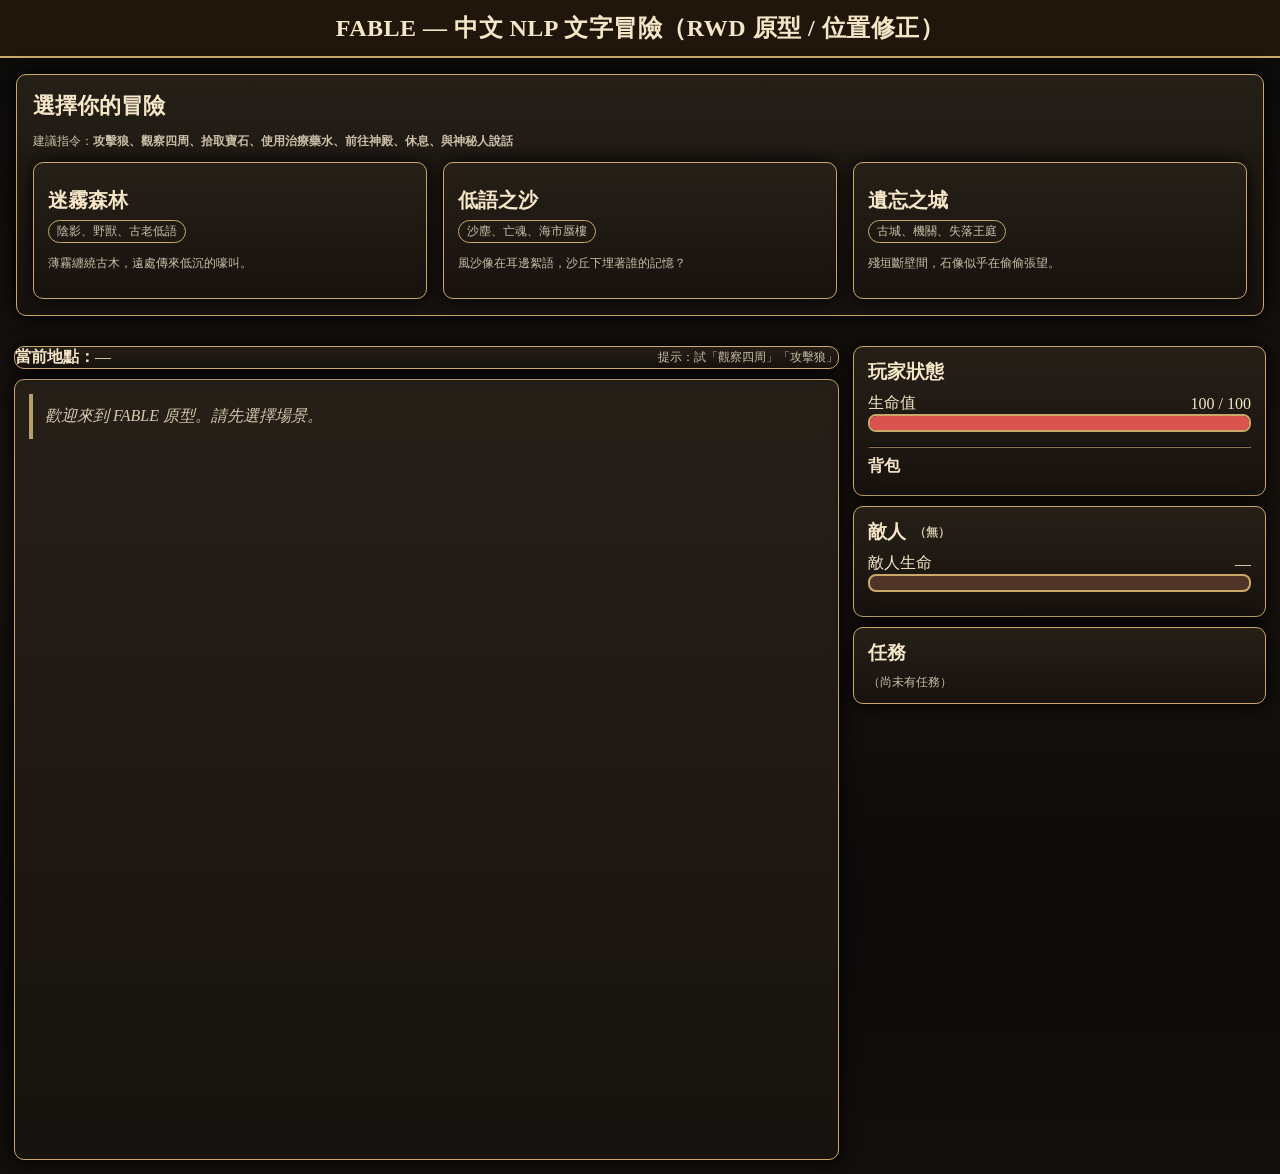
==== useful_info/index.html @ 22360849 "init commit" ====
<!DOCTYPE html>
<html lang="zh-Hant">
<head>
<meta charset="UTF-8" />
<title>FABLE — 中文 NLP 冒險（RWD 原型 / 位置修正）</title>
<meta name="viewport" content="width=device-width, initial-scale=1, viewport-fit=cover" />
<style>
  :root{
    --bg:#0c0b0a; --panel:#1f1a14; --panel2:#262018; --gold:#c9a86a;
    --text:#f5e6c8; --muted:#cbbfa8; --accent:#d2b57c; --danger:#d9534f; --ok:#4cd964;
    --header-h:58px; --input-h:72px;
  }
  *{box-sizing:border-box}
  html,body{height:100%}
  body{
    margin:0; font-family:"Noto Serif TC","PingFang TC","Microsoft JhengHei",serif;
    background:linear-gradient(180deg,#0c0b0a,#17120e 60%,#0c0b0a);
    color:var(--text);
    min-height:100dvh;
  }
  header{
    background:#20160c; border-bottom:2px solid var(--gold);
    padding:12px 16px; text-align:center; font-weight:700;
    font-size:clamp(18px,2.2vw,24px); letter-spacing:.5px;
  }

  .page{padding:16px}
  .panel{
    background:linear-gradient(180deg,rgba(38,32,24,.95),rgba(23,18,14,.95));
    border:1px solid var(--gold); border-radius:10px; box-shadow:0 0 18px #000;
  }
  .small{font-size:12px; color:var(--muted)}

  /* Scenario Picker */
  #scenario-screen .grid{
    display:grid; gap:16px; grid-template-columns:repeat(3,minmax(220px,1fr));
  }
  .card{cursor:pointer; padding:14px; transition:.2s; border-radius:10px}
  .card:hover{transform:translateY(-3px); box-shadow:0 6px 20px rgba(0,0,0,.45)}
  .card h3{margin:10px 0 6px; font-size:clamp(16px,2vw,20px)}
  .tag{display:inline-block; padding:2px 8px; border:1px solid var(--gold);
       border-radius:999px; font-size:12px; color:var(--muted)}

  /* Game Layout */
  #game-screen{
    display:none; /* 初始完全隱藏，未選場景不顯示 */
    min-height:calc(100dvh - var(--header-h));
    gap:14px; padding:14px;
    display:grid; grid-template-columns:2fr 1fr;
  }
  #left{display:flex; flex-direction:column; gap:10px; min-width:0}
  #right{display:flex; flex-direction:column; gap:10px; min-width:0}

  /* 位置修正：當前地點列移到左欄最上方 */
  #location-bar { position: sticky; top: 0; z-index: 5; }
  #location-bar .row{display:flex; align-items:center; justify-content:space-between; gap:8px}
  #story{flex:1; overflow:auto; padding:14px; padding-bottom:calc(var(--input-h) + 12px);}
  .story-block{background:var(--panel2); border-left:4px solid var(--accent);
               padding:10px 12px; margin-bottom:10px; line-height:1.55; font-size:clamp(14px,1.8vw,16px)}
  .sys{opacity:.85; font-style:italic}
  .player{border-color:#7db8ff}
  .enemy{border-color:#ff8a7d}

  .section{padding:12px 14px;}
  .row-small{display:flex; align-items:center; justify-content:space-between; gap:8px}
  .bar{height:18px; background:#513428; border:2px solid var(--gold); border-radius:8px; overflow:hidden}
  .fill{height:100%; width:100%; background:var(--danger); transition:width .35s}
  .efill{height:100%; width:100%; background:#c55; transition:width .35s}
  .chips{display:flex; flex-wrap:wrap; gap:6px; margin-top:6px}
  .chip{border:1px solid var(--gold); padding:2px 8px; border-radius:999px; font-size:12px; color:var(--muted)}

  /* Input Bar（固定在底部；初始隱藏） */
  #input-bar{
    position:fixed; left:0; right:0; bottom:0;
    display:none; gap:8px; align-items:center; 
    padding:10px; padding-bottom:calc(10px + env(safe-area-inset-bottom));
    background:#1b150f; border-top:1px solid var(--gold);
    z-index:20;
  }
  #cmd{
    flex:1; padding:12px; border-radius:8px; border:2px solid var(--gold);
    background:#302416; color:var(--text);
    font-size:clamp(14px,2.4vw,16px);
  }
  .btn{
    padding:12px 14px; border:none; border-radius:8px; cursor:pointer;
    background:var(--accent); color:#1a1209; font-weight:700; 
    font-size:clamp(14px,2.6vw,16px); min-width:44px; min-height:44px;
  }
  .btn.ghost{background:transparent; color:var(--text); border:1px solid var(--gold)}
  #quick{display:flex; gap:8px; flex-wrap:wrap}

  /* RWD */
  @media (max-width:1024px){
    #scenario-screen .grid{ grid-template-columns:repeat(2,1fr); }
    #game-screen{ grid-template-columns:1fr; }
  }
  @media (max-width:640px){
    #scenario-screen .grid{ grid-template-columns:1fr; }
    header{ font-size:clamp(16px,4.8vw,20px); }
    .page{ padding:12px; }
    #game-screen{ padding:10px; gap:10px; }
    .section{ padding:10px 12px; }
  }
</style>
</head>
<body>
<header>FABLE — 中文 NLP 文字冒險（RWD 原型 / 位置修正）</header>

<!-- =============== Scenario Picker（初始顯示） =============== -->
<div id="scenario-screen" class="page">
  <div class="panel" style="padding:16px">
    <h2 style="margin:0 0 10px; font-size:clamp(18px,2.6vw,22px)">選擇你的冒險</h2>
    <p class="small">建議指令：<b>攻擊狼、觀察四周、拾取寶石、使用治療藥水、前往神殿、休息、與神秘人說話</b></p>
    <div class="grid">
      <div class="card panel" onclick="Game.start('forest')">
        <h3>迷霧森林</h3>
        <div class="tag">陰影、野獸、古老低語</div>
        <p class="small">薄霧纏繞古木，遠處傳來低沉的嚎叫。</p>
      </div>
      <div class="card panel" onclick="Game.start('desert')">
        <h3>低語之沙</h3>
        <div class="tag">沙塵、亡魂、海市蜃樓</div>
        <p class="small">風沙像在耳邊絮語，沙丘下埋著誰的記憶？</p>
      </div>
      <div class="card panel" onclick="Game.start('ruins')">
        <h3>遺忘之城</h3>
        <div class="tag">古城、機關、失落王庭</div>
        <p class="small">殘垣斷壁間，石像似乎在偷偷張望。</p>
      </div>
    </div>
  </div>
</div>

<!-- =============== Game Screen（選好場景先顯示） =============== -->
<div id="game-screen">
  <div id="left">
    <!-- 當前地點：移到主畫面上方（位置修正） -->
    <div id="location-bar" class="panel">
      <div class="row">
        <div><b>當前地點：</b><span id="loc">—</span></div>
        <div class="small">提示：試「觀察四周」「攻擊狼」</div>
      </div>
    </div>

    <!-- 故事區 -->
    <div id="story" class="panel"></div>
  </div>

  <div id="right">
    <!-- Player -->
    <div class="panel section">
      <h3 style="margin:0 0 8px">玩家狀態</h3>
      <div class="row-small"><span>生命值</span><span id="hpText">100 / 100</span></div>
      <div class="bar"><div id="hpBar" class="fill"></div></div>
      <div class="chips" id="playerBuffs"></div>
      <hr style="border-color:#3a2f1d">
      <h4 style="margin:6px 0">背包</h4>
      <div id="inv"></div>
    </div>
    <!-- Enemy -->
    <div class="panel section">
      <h3 style="margin:0 0 8px; display:flex; align-items:center; gap:8px">
        敵人 <span id="enemyName" class="small">（無）</span>
      </h3>
      <div class="row-small"><span>敵人生命</span><span id="ehpText">—</span></div>
      <div class="bar"><div id="ehpBar" class="efill" style="width:0%"></div></div>
      <div class="chips" id="enemyBuffs"></div>
      <div id="enemyHint" class="small" style="margin-top:6px"></div>
    </div>
	<!-- 右側任務面板（貼在你的 #right 裡、敵人面板之後） -->
	<div class="panel section" id="quest-panel">
	  <h3 style="margin:0 0 8px">任務</h3>
	  <div id="quest-list" class="small">（尚未有任務）</div>
	</div>
  </div>
</div>

<!-- =============== Input Bar（選好場景先顯示） =============== -->
<div id="input-bar">
  <input id="cmd" placeholder="輸入你的行動，例如：攻擊狼／使用治療藥水／觀察四周／前往神殿…" />
  <button class="btn" onclick="UI.onSend()">送出</button>
  <div id="quick">
    <button class="btn ghost" onclick="UI.quick('觀察四周')">觀察</button>
    <button class="btn ghost" onclick="UI.quick('防禦')">防禦</button>
    <button class="btn ghost" onclick="UI.quick('休息')">休息</button>
  </div>
</div>

<script>
/* ==================（以下程式碼沿用你功能，僅位置/顯示控制已修正）================== */
const Data = {
  items: {
    "火把": {stack:false, desc:"照亮黑暗的舊火把。"},
    "舊地圖": {stack:false, desc:"殘破的地圖，標示著某個神殿。"},
    "治療藥水": {stack:true, heal:30, desc:"回復 30 生命。"},
    "神秘寶石": {stack:true, desc:"散發微光的寶石，似乎有反應。"},
    "狼牙": {stack:true, desc:"影牙狼的尖利獠牙。"}
  },
  enemies: {
    wolf: {
      name:"影牙狼", maxhp: 45, baseAtk: 10,
      ai: "wolfAI",
      skills: {
        bite: {name:"撕咬", dmg:[8,14]},
        howl: {name:"號召嚎叫", buff:{critUp:2}, cd:3},
        pounce: {name:"撲擊", dmg:[14,20], cd:3, req:(s)=>!s.player.defending}
      }
    },
    wraith: {
      name:"沙怨靈", maxhp: 60, baseAtk: 8,
      ai: "wraithAI",
      skills: {
        drain: {name:"沙靈汲取", dmg:[10,14], lifesteal:0.5, cd:2},
        veil:  {name:"流沙帷幕", buff:{evasion:0.25}, cd:3},
        wail:  {name:"荒嘯", stun:1, cd:4}
      }
    }
  },
  scenarios: {
    forest: {
      name:"迷霧森林",
      opening:"你踏入迷霧森林，薄霧在樹根間蠢動。",
      locations:["林徑","倒木","古井","神殿外廊"],
      spawn:["wolf","wolf","wolf","wraith"]
    },
    desert: {
      name:"低語之沙",
      opening:"熱風灼面，遠方海市蜃樓若隱若現。",
      locations:["沙丘","破帳篷","石柱圈","埋沙神殿"],
      spawn:["wraith","wraith","wolf","wraith"]
    },
    ruins: {
      name:"遺忘之城",
      opening:"崩落的拱門在陰影中靜默矗立。",
      locations:["外庭","浮雕廊","鐘塔底","王座廳"],
      spawn:["wolf","wraith","wraith","wolf"]
    }
  },
  synonyms: {
    attack:["攻擊","打","斬","砍","刺","射","揍","劈","殺"],
    defend:["防禦","防守","格擋","架勢"],
    observe:["觀察","查看","察看","檢視","看","調查","四處看看","四周"],
    talk:["說話","對話","交談","問","詢問"],
    pick:["拾取","撿","拿","拿起","取得","撿起","收集","獲得"],
    use:["使用","用","喝","吃","服用"],
    move:["前往","走到","去","移動","進入","趕往"],
    rest:["休息","睡覺","療傷","打坐","冥想"],
    save:["存檔","儲存","保存"],
    load:["讀檔","載入","加載"]
  },
  lexicon: {
    enemies:["狼","影牙狼","沙怨靈"],
    items:["火把","舊地圖","治療藥水","神秘寶石","狼牙","鑰匙"],
    locations:["森林","林徑","古井","神殿","外廊","沙丘","廢墟","王座廳","石柱圈"]
  }
};

const State = {
  scenario:null,
  location:"—",
  player:{
    hp:100, maxhp:100,
    defending:false, buffs:{critUp:0,evade:0}, stun:0,
    inventory:[{name:"火把",qty:1},{name:"舊地圖",qty:1},{name:"治療藥水",qty:1}]
  },
  enemy:null
};

const UI = {
  el:{
    scenario:document.getElementById('scenario-screen'),
    game:document.getElementById('game-screen'),
    story:document.getElementById('story'),
    inputBar:document.getElementById('input-bar'),
    cmd:document.getElementById('cmd'),
    loc:document.getElementById('loc'),
    hpText:document.getElementById('hpText'),
    hpBar:document.getElementById('hpBar'),
    inv:document.getElementById('inv'),
    eName:document.getElementById('enemyName'),
    ehpText:document.getElementById('ehpText'),
    ehpBar:document.getElementById('ehpBar'),
    pBuffs:document.getElementById('playerBuffs'),
    eBuffs:document.getElementById('enemyBuffs'),
    eHint:document.getElementById('enemyHint'),
  },
  say(text, cls=""){ const d=document.createElement('div'); d.className="story-block "+cls; d.textContent=text; UI.el.story.appendChild(d); UI.el.story.scrollTop=UI.el.story.scrollHeight; },
  sys(text){ UI.say(text,"sys"); },
  me(text){ UI.say("你："+text,"player"); },
  foe(text){ UI.say("敵人："+text,"enemy"); },
  refresh(){
    UI.el.loc.textContent = State.location;
    UI.el.hpText.textContent = `${State.player.hp} / ${State.player.maxhp}`;
    UI.el.hpBar.style.width = Math.max(0, State.player.hp)/State.player.maxhp*100 + "%";
    UI.el.pBuffs.innerHTML="";
    if(State.player.defending) UI.badge(UI.el.pBuffs,"防禦姿態");
    if(State.player.buffs.critUp>0) UI.badge(UI.el.pBuffs,`會心+${State.player.buffs.critUp}`);
    if(State.player.buffs.evade>0) UI.badge(UI.el.pBuffs,`閃避+${Math.round(State.player.buffs.evade*100)}%`);
    if(State.player.stun>0) UI.badge(UI.el.pBuffs,`暈眩 ${State.player.stun}回合`);
    UI.el.inv.innerHTML = State.player.inventory.map(it=>`• ${it.name} × ${it.qty}`).join("<br>");
    if(State.enemy){
      UI.el.eName.textContent = State.enemy.name;
      UI.el.ehpText.textContent = `${State.enemy.hp} / ${State.enemy.maxhp}`;
      UI.el.ehpBar.style.width = Math.max(0,State.enemy.hp)/State.enemy.maxhp*100 + "%";
      UI.el.eBuffs.innerHTML="";
      if(State.enemy.stun>0) UI.badge(UI.el.eBuffs,`暈眩 ${State.enemy.stun}回合`);
      if(State.enemy.buffs.evasion>0) UI.badge(UI.el.eBuffs,`閃避+${Math.round(State.enemy.buffs.evasion*100)}%`);
      if(State.enemy.buffs.enrage) UI.badge(UI.el.eBuffs,`狂暴`);
      if(State.enemy.buffs.critUp>0) UI.badge(UI.el.eBuffs,`會心+${State.enemy.buffs.critUp}`);
      UI.el.eHint.textContent = State.enemy.hint || "";
    }else{
      UI.el.eName.textContent="（無）";
      UI.el.ehpText.textContent="—";
      UI.el.ehpBar.style.width="0%";
      UI.el.eBuffs.innerHTML=""; UI.el.eHint.textContent="";
    }
  },
  badge(container,text){ const s=document.createElement('span'); s.className='chip'; s.textContent=text; container.appendChild(s); },
  onSend(){
    const t = UI.el.cmd.value.trim(); if(!t) return;
    UI.me(t); UI.el.cmd.value="";
    Controller.handle(t);
  },
  quick(text){ UI.el.cmd.value = text; UI.onSend(); },
  measureBars(){
    const header = document.querySelector('header');
    const input = UI.el.inputBar;
    const root = document.documentElement.style;
    root.setProperty('--header-h', header?.offsetHeight ? header.offsetHeight+'px' : '58px');
    root.setProperty('--input-h', input?.offsetHeight ? input.offsetHeight+'px' : '72px');
  }
};

const NLU = {
  normalize(s){ return s.replace(/\s+/g,"").replace(/[！？!。．·、，,…]/g,""); },
  hasAny(s, arr){ return arr.some(w => s.includes(w)); },
  pickSlot(s, candidates){ let found=null; candidates.forEach(w=>{ if(s.includes(w) && (!found || w.length>found.length)) found=w; }); return found; },
  parse(input){
    const s = this.normalize(input);
    const D = Data;
    if(this.hasAny(s, D.synonyms.attack))   return {intent:"ATTACK", target: this.pickSlot(s,D.lexicon.enemies)||"當前敵人"};
    if(this.hasAny(s, D.synonyms.defend))   return {intent:"DEFEND"};
    if(this.hasAny(s, D.synonyms.observe))  return {intent:"OBSERVE", object: this.pickSlot(s,[...D.lexicon.enemies,...D.lexicon.items,"四周","周圍"])||"四周"};
    if(this.hasAny(s, D.synonyms.talk))     return {intent:"TALK", target: this.pickSlot(s,["神秘人","旅人","守衛"])||"未知"};
    if(this.hasAny(s, D.synonyms.pick))     return {intent:"PICK", item: this.pickSlot(s, D.lexicon.items)||"未知物品"};
    if(this.hasAny(s, D.synonyms.use))      return {intent:"USE", item: this.pickSlot(s, D.lexicon.items)||"未知物品"};
    if(this.hasAny(s, D.synonyms.move))     return {intent:"MOVE", location: this.pickSlot(s, Data.lexicon.locations)||"未知地點"};
    if(this.hasAny(s, D.synonyms.rest))     return {intent:"REST"};
    if(this.hasAny(s, D.synonyms.save))     return {intent:"SAVE"};
    if(this.hasAny(s, D.synonyms.load))     return {intent:"LOAD"};
    const anyEnemy = this.pickSlot(s, D.lexicon.enemies);
    if(anyEnemy && /打|攻|殺|斬|砍|刺/.test(s)) return {intent:"ATTACK", target:anyEnemy};
    const anyItem = this.pickSlot(s, D.lexicon.items);
    if(anyItem && /用|使用|喝|吃|拿|拾|撿/.test(s)){
      return {intent:/用|使用|喝|吃/.test(s)?"USE":"PICK", item:anyItem};
    }
    return {intent:"UNKNOWN", raw:input};
  }
};

const RNG = (min,max)=>Math.floor(Math.random()*(max-min+1))+min;
function clamp(n,min,max){ return Math.max(min, Math.min(max,n)); }

const Combat = {
  ensureEnemy(){
    if(State.enemy) return;
    if(Math.random()<0.30){
      const pool = Data.scenarios[State.scenario].spawn;
      const pick = pool[Math.floor(Math.random()*pool.length)];
      Combat.spawn(pick);
      UI.sys(`陰影中浮現了某種氣息……`);
    }
  },
  spawn(id){
    const base = Data.enemies[id];
    State.enemy = { id, name:base.name, hp:base.maxhp, maxhp:base.maxhp,
      buffs:{}, stun:0, cd:{}, ai:base.ai, skills:base.skills };
    UI.sys(`出現了【${base.name}】！`);
    UI.refresh();
  },
  playerAttack(){
    if(!State.enemy){ UI.sys("周圍沒有敵人。"); return; }
    const e = State.enemy;
    const hit = Math.random() > (e.buffs.evasion||0);
    if(!hit){ UI.sys("你的攻擊被敵人閃過！"); return Combat.enemyTurn(); }
    const critMul = 1 + 0.25*(State.player.buffs.critUp||0);
    const dmg = Math.round(RNG(10,18)*critMul);
    e.hp = clamp(e.hp - dmg, 0, e.maxhp);
    UI.sys(`你對【${e.name}】造成了 ${dmg} 傷害。`);
    if(e.hp<=0){
      UI.sys(`你擊敗了【${e.name}】！戰鬥結束。`);
      if(e.id==='wolf') Inventory.add("狼牙",1);
      if(e.id==='wraith') Inventory.add("神秘寶石",1);
      State.enemy=null; return UI.refresh();
    }
    Combat.enemyTurn();
  },
  playerDefend(){
    State.player.defending=true;
    UI.sys("你擺出防禦姿態，將減少下一次受到的傷害。");
    Combat.enemyTurn();
  },
  enemyTurn(){
    if(!State.enemy) return;
    const e = State.enemy;
    if(e.stun>0){ UI.foe("（暈眩中，無法行動）"); e.stun--; return UI.refresh(); }
    const action = AI.pickAction(e, State);
    if(action.type==="buff"){
      Object.assign(e.buffs, action.apply);
      UI.foe(`${e.name} 使用了【${action.name}】，獲得增益。`);
    }else if(action.type==="stun"){
      State.player.stun = (State.player.stun||0) + action.stun;
      UI.foe(`${e.name} 使用了【${action.name}】，你被暈眩 ${action.stun} 回合！`);
    }else if(action.type==="attack"){
      let dmg = RNG(action.dmg[0], action.dmg[1]);
      const eCritMul = 1 + 0.25*(e.buffs.critUp||0);
      dmg = Math.round(dmg*eCritMul);
      if(State.player.defending){ dmg = Math.round(dmg*0.5); }
      State.player.hp = clamp(State.player.hp - dmg, 0, State.player.maxhp);
      UI.foe(`${e.name} 使出【${action.name}】，對你造成 ${dmg} 傷害！`);
      if(action.lifesteal){
        const heal = Math.round(dmg*action.lifesteal);
        e.hp = clamp(e.hp+heal,0,e.maxhp);
        UI.foe(`它吸收了 ${heal} 生命！`);
      }
    }
    for(const k in e.cd){ e.cd[k] = Math.max(0, e.cd[k]-1); }
    if(action.cd) e.cd[action.key]=action.cd;
    State.player.defending=false;
    if(State.player.stun>0) State.player.stun--;
    if(State.player.hp<=0){ UI.sys("你倒下了……冒險到此為止。"); }
    UI.refresh();
  }
};

const AI = {
  pickAction(e, S){
    if(e.ai==="wolfAI"){
      if(e.hp <= e.maxhp*0.3 && !e.buffs.enrage){
        e.buffs.enrage=true; e.buffs.critUp=(e.buffs.critUp||0)+1;
        return {type:"buff", name:"狂暴", apply:{enrage:true, critUp:e.buffs.critUp}};
      }
      if((e.cd.pounce||0)===0 && (!e.skills.pounce.req || e.skills.pounce.req({player:S.player, enemy:e}))){
        return {type:"attack", key:"pounce", name:e.skills.pounce.name, dmg:e.skills.pounce.dmg, cd:e.skills.pounce.cd};
      }
      if((e.cd.howl||0)===0 && (e.buffs.critUp||0)<2){
        return {type:"buff", key:"howl", name:e.skills.howl.name, apply:{critUp:(e.buffs.critUp||0)+1}, cd:e.skills.howl.cd};
      }
      return {type:"attack", key:"bite", name:e.skills.bite.name, dmg:e.skills.bite.dmg};
    }
    if(e.ai==="wraithAI"){
      if((e.cd.veil||0)===0 && !e.buffs.evasion){
        return {type:"buff", key:"veil", cd:e.skills.veil.cd, name:e.skills.veil.name, apply:{evasion:0.25}};
      }
      if((e.cd.wail||0)===0){
        return {type:"stun", key:"wail", cd:e.skills.wail.cd, name:e.skills.wail.name, stun:1};
      }
      return {type:"attack", key:"drain", cd:e.skills.drain.cd, name:e.skills.drain.name, dmg:e.skills.drain.dmg, lifesteal:e.skills.drain.lifesteal};
    }
    return {type:"attack", key:"basic", name:"攻擊", dmg:[6,10]};
  }
};

const Inventory = {
  add(name, qty=1){
    const it = State.player.inventory.find(x=>x.name===name);
    if(it && Data.items[name].stack!==false){ it.qty+=qty; }
    else if(!it){ State.player.inventory.push({name, qty}); }
    UI.sys(`獲得物品：${name} × ${qty}`);
    UI.refresh();
  },
  remove(name, qty=1){
    const idx = State.player.inventory.findIndex(x=>x.name===name);
    if(idx<0) return false;
    const meta = Data.items[name];
    if(meta && meta.stack!==false){
      State.player.inventory[idx].qty -= qty;
      if(State.player.inventory[idx].qty<=0) State.player.inventory.splice(idx,1);
    }else{
      State.player.inventory.splice(idx,1);
    }
    UI.refresh(); return true;
  },
  has(name){ return State.player.inventory.some(x=>x.name===name && x.qty>0); }
};

const Items = {
  use(name){
    if(!Inventory.has(name)){ UI.sys(`你沒有 ${name}。`); return; }
    const meta = Data.items[name]||{};
    if(name==="治療藥水"){
      const before = State.player.hp;
      State.player.hp = clamp(State.player.hp + (meta.heal||30), 0, State.player.maxhp);
      Inventory.remove(name,1);
      UI.sys(`你喝下了治療藥水（+${State.player.hp-before} HP）。`);
      Combat.ensureEnemy();
      return UI.refresh();
    }
    UI.sys(`${name} 暫無特殊用法（示例）。`); UI.refresh();
  }
};

const Controller = {
  handle(text){
    const intent = NLU.parse(text);

	// 在 Controller.handle 最前面加入：
	const t = text.trim();
	if(/^任務$/.test(t)){
	  UI.sys("（任務列表已於右側面板顯示）");
	  UI_Quest.refresh(); return;
	}
	const m1 = t.match(/^追蹤任務(.+)$/);
	if(m1){ 
	  const name = m1[1].trim();
	  const id = Object.keys(QuestManager.quests).find(qid => QuestManager.quests[qid].title===name);
	  if(id){ QuestManager.track(id); UI.sys(`📍 已追蹤：${name}`); UI_Quest.refresh(); }
	  else UI.sys("找不到該任務。");
	  return;
	}
	const m2 = t.match(/^放棄任務(.+)$/);
	if(m2){
	  const name = m2[1].trim();
	  const id = Object.keys(QuestManager.quests).find(qid => QuestManager.quests[qid].title===name);
	  if(id){ QuestManager.abandon(id); UI.sys(`🗑️ 已放棄：${name}`); UI_Quest.refresh(); }
	  else UI.sys("找不到該任務。");
	  return;
	}

    switch(intent.intent){
      case "ATTACK":
        if(!State.enemy) Combat.ensureEnemy();
        Combat.playerAttack(); break;
      case "DEFEND":
        Combat.playerDefend(); break;
      case "OBSERVE":
        Observe.describe(intent.object); Combat.ensureEnemy(); break;
      case "PICK":
        Inventory.add(intent.item, 1); Combat.ensureEnemy(); break;
      case "USE":
        Items.use(intent.item); break;
      case "MOVE":
        Move.to(intent.location); break;
      case "REST":
        Rest.perform(); break;
      case "TALK":
        UI.sys("你試著交談，但這裡暫時沒有回應。（示例）"); Combat.ensureEnemy(); break;
      case "SAVE":
        UI.sys("（示例）已暫存當前進度至記憶體。"); break;
      case "LOAD":
        UI.sys("（示例）讀取功能尚未實作持久化。"); break;
      default:
        UI.sys("我未聽明白（NLU 未匹配）。試試「攻擊狼／使用治療藥水／觀察四周」。");
        Combat.ensureEnemy();
    }
    UI.refresh();
  }
};

const Observe = {
  describe(obj){
    if(obj==="四周"||obj==="周圍"){
      UI.sys(`你環顧四周：${State.location} 有風聲與細碎沙沙，足跡忽隱忽現。`);
      if(State.enemy) UI.sys(`【${State.enemy.name}】正虎視眈眈。`);
      return;
    }
    if(State.enemy && (obj.includes(State.enemy.name)||obj.includes("敵"))){
      const e = State.enemy;
      UI.sys(`你觀察【${e.name}】：生命 ${e.hp}/${e.maxhp}，狀態 ${Object.keys(e.buffs).length? "有增益": "無" }。`);
      return;
    }
    if(Data.items[obj]){ UI.sys(`你打量 ${obj}：${Data.items[obj].desc||"平平無奇。"}`); return; }
    if(Data.lexicon.locations.includes(obj)){ UI.sys(`${obj} 看起來安全，但也可能隱藏危機。`); return; }
    UI.sys("你東張西望，但沒有新發現。");
  }
};
/*
const Move = {
  to(location){
    const sc = Data.scenarios[State.scenario];
    State.location = location && Data.lexicon.locations.includes(location) ? location : sc.locations[Math.floor(Math.random()*sc.locations.length)];
    UI.sys(`你來到「${State.location}」。`);
    if(Math.random()<0.5){
      const pick = sc.spawn[Math.floor(Math.random()*sc.spawn.length)];
      Combat.spawn(pick);
    }else{
      State.enemy=null;
      UI.refresh();
    }
  }
};
*/
const Rest = {
  perform(){
    const heal = 15;
    const before = State.player.hp;
    State.player.hp = clamp(State.player.hp + heal, 0, State.player.maxhp);
    UI.sys(`你稍作休息（+${State.player.hp-before} HP）。`);
    if(Math.random()<0.35){
      Combat.ensureEnemy();
      if(State.enemy) UI.foe("（偷襲）黑影逼近，你還來不及完全放鬆。");
      Combat.enemyTurn();
    }
    UI.refresh();
  }
};


// (A) Game.start 時初始化任務
const Game = {
  start(key){
    // 你原本的 start 邏輯...
    State.scenario = key;
    State.locationId = "grove"; // 對應 World 的起點
    document.getElementById('scenario-screen').style.display="none";
    document.getElementById('game-screen').style.display="grid";
    document.getElementById('input-bar').style.display="flex";
    UI.sys(World.opening);

    QuestManager.init();                // 初始化世界任務
    // 自動插入一個隨機支線任務試試
    const sq = QuestGenerator.generate();
    QuestManager.quests[sq.id] = sq;

    // 觸發起始 onEnter
    QuestManager.onEvent({type:"onEnter", location:"grove"});

    UI.refresh(); UI.measureBars();
  }
};

// (B) 移動行為 → 觸發 onEnter（已在 WorldAPI.moveTo 內）
// 你可以把原本 Move.to 改為呼叫 WorldAPI.moveTo
const Move = {
  to(locName){
    // 如果輸入是中文地名，先把名字轉回 id
    const id = Object.keys(World.locations).find(k=>World.locations[k].name===locName) || locName;
    if(!World.locations[id]) { UI.sys("那裡似乎不存在。"); return; }
    WorldAPI.moveTo(id);
  }
};

// (C) 戰鬥結束 → 觸發 onDefeat
const _origSpawn = Combat.spawn;
Combat.spawn = function(enemyId){
  _origSpawn.call(Combat, enemyId);
  // 可在 UI 顯示提示
};
const _origEnemyDieCheck = Combat.enemyTurn;
Combat.enemyTurn = function(){
  const before = State.enemy ? State.enemy.hp : 0;
  _origEnemyDieCheck.call(Combat);
  // 如果敵人剛剛死亡（或在 playerAttack 裡完成），觸發 onDefeat
  if(!State.enemy && before>0){
    const id = "wolf"; // 在你完整程式中用實際的 State.enemy.id
    QuestManager.onEvent({type:"onDefeat", enemy:id});
    State.stats = State.stats || { defeated:{} };
    State.stats.defeated[id] = (State.stats.defeated[id]||0) + 1;
  }
};

// (D) 撿物品 → 觸發 onPick
const _origAdd = Inventory.add;
Inventory.add = function(name, qty=1){
  _origAdd.call(Inventory, name, qty);
  QuestManager.onEvent({type:"onPick", item:name, qty});
};

// (E) 使用物品 → 觸發 onUse（可帶 context）
const _origUse = Items.use;
Items.use = function(name){
  // 偵測 context：例如在 old_well 使用火把
  let context = null;
  if(State.locationId==="old_well" && name==="火把") context = "well_shaft";
  _origUse.call(Items, name);
  QuestManager.onEvent({type:"onUse", item:name, context});
};

// (F) 觀察 → 觸發 onObserve
const _origObserve = Observe.describe;
Observe.describe = function(obj){
  _origObserve.call(Observe, obj);
  QuestManager.onEvent({type:"onObserve", target:obj});
};


UI.sys("歡迎來到 FABLE 原型。請先選擇場景。");
window.addEventListener('resize', UI.measureBars);
window.addEventListener('orientationchange', UI.measureBars);
setTimeout(UI.measureBars, 0);
</script>


<script>
// --- World 資料（示例：迷霧森林） ---
const World = {
  id: "mistwood",
  name: "迷霧森林",
  opening: "你踏入迷霧森林，薄霧在樹根間蠢動。",
  locations: {
    grove: { name:"林徑", exits:["fallen_log","old_well"], ambient:["霧氣繚繞，遠處傳來低沉嚎叫。"], spawns:["wolf:0.6","wraith:0.1"] },
    fallen_log: { name:"倒木", exits:["grove","temple_outer"], ambient:["枯木上留有利爪刮痕。"], spawns:["wolf:0.4"] },
    old_well: { name:"古井", exits:["grove"], ambient:["井壁潮濕，似有微光自下方透出。"], 
      interactables:[
        {id:"well_shaft", type:"context", use:{"火把":"井內被照亮，你看見青銅鑰匙。"}},
        {id:"bronze_key", type:"pickup", item:"鑰匙"}
      ]
    },
    temple_outer: { name:"神殿外廊", exits:["fallen_log"], ambient:["殘柱間盤踞苔蘚，風聲如遠古呢喃。"], spawns:["wraith:0.3"] }
  },
  quests:[
    {
      id:"q_echo_well",
      title:"井中回聲",
      desc:"傳聞古井深處藏有能驅散霧氣的物什。",
      state:"NOT_STARTED",
      start:{ trigger:"onEnter", location:"grove" },
      objectives:[
        {type:"REACH_LOCATION", location:"old_well", desc:"找到古井"},
        {type:"USE_ITEM", item:"火把", context:"well_shaft", desc:"用火把照亮井內"},
        {type:"COLLECT_ITEM", item:"鑰匙", qty:1, desc:"取得青銅鑰匙"},
        {type:"REACH_LOCATION", location:"temple_outer", desc:"前往神殿外廊"}
      ],
      completeWhen:"hasItem('鑰匙') && visited('temple_outer')",
      rewards:[{type:"giveItem", name:"治療藥水", qty:1}]
    }
  ]
};

// --- WorldAPI ---
const WorldAPI = {
  visited: new Set(),
  flags: {},
  current(){ return World.locations[State.locationId] || null; },
  neighbors(id){ return (World.locations[id]?.exits||[]); },
  moveTo(nextId){
    const cur = World.locations[State.locationId];
    if(!cur || !cur.exits.includes(nextId)) { UI.sys("無法從此處前往那裡。"); return; }
    State.locationId = nextId;
    WorldAPI.visited.add(nextId);
    UI.sys(`你來到「${World.locations[nextId].name}」。`);
    QuestManager.onEvent({type:"onEnter", location:nextId});
    // 遭遇
    WorldAPI.maybeSpawn(nextId);
    UI.refresh();
  },
  maybeSpawn(id){
    const sp = World.locations[id].spawns || [];
    if(sp.length===0) { State.enemy=null; return; }
    // 權重抽樣
    const r = Math.random();
    let acc = 0;
    for(const e of sp){
      const [key, p] = e.split(':'); acc += parseFloat(p||"0.3");
      if(r<=acc){ Combat.spawn(key); break; }
    }
  },
  nameOf(id){ return World.locations[id]?.name || id; }
};
</script>


<script>
// --- 任務管理器（支援狀態機、條件、獎勵、追蹤） ---
const QuestManager = {
  quests: {},         // id -> questState
  tracked: null,      // 追蹤中的任務 id
  init(){
    (World.quests||[]).forEach(q=>{
      this.quests[q.id] = JSON.parse(JSON.stringify(q)); // 深拷貝
    });
    UI_Quest.refresh();
  },
  onEvent(evt){
    // 1) 任務起始觸發（NOT_STARTED → ACTIVE）
    for(const q of Object.values(this.quests)){
      if(q.state==="NOT_STARTED" && q.start){
        if(q.start.trigger===evt.type && (!q.start.location || q.start.location===evt.location)){
          q.state="ACTIVE"; UI.sys(`🗒️ 任務啟動：${q.title}`); 
          UI_Quest.refresh();
        }
      }
    }
    // 2) 進度更新
    for(const q of Object.values(this.quests)){
      if(q.state!=="ACTIVE") continue;
      let changed=false;
      for(const obj of q.objectives){
        if(obj.done) continue;
        switch(obj.type){
          case "REACH_LOCATION":
            if(evt.type==="onEnter" && evt.location===obj.location){ obj.done=true; changed=true; }
            break;
          case "DEFEAT_ENEMY":
            if(evt.type==="onDefeat" && (!obj.enemy || obj.enemy===evt.enemy)){
              obj.count = (obj.count||0)+1;
              if(obj.count >= (obj.qty||1)) obj.done=true;
              changed=true;
            }
            break;
          case "COLLECT_ITEM":
            if(evt.type==="onPick" && evt.item===obj.item){
              obj.count = (obj.count||0)+evt.qty;
              if(obj.count >= (obj.qty||1)) obj.done=true;
              changed=true;
            }
            break;
          case "USE_ITEM":
            if(evt.type==="onUse" && evt.item===obj.item && (!obj.context || obj.context===evt.context)){
              obj.done=true; changed=true;
            }
            break;
          case "OBSERVE":
            if(evt.type==="onObserve" && (!obj.target || obj.target===evt.target)){
              obj.done=true; changed=true;
            }
            break;
        }
      }
      if(changed){ UI_Quest.refresh(); }
      // 3) 完成判斷
      if(q.objectives.every(o=>o.done)){
        if(QuestManager.evalExpr(q.completeWhen||"true")){
          q.state="COMPLETED";
          UI.sys(`✅ 任務完成：${q.title}`);
          QuestManager.applyRewards(q.rewards||[]);
          UI_Quest.refresh();
        }
      }
    }
  },
  evalExpr(expr){
    if(!expr) return true;
    // 提供簡單 DSL 環境
    const ctx = {
      hasItem: (name)=>State.player.inventory.some(i=>i.name===name && i.qty>0),
      visited: (id)=>WorldAPI.visited.has(id),
      defeated: (id)=>State.stats?.defeated?.[id]||0
    };
    try{
      // 安全簡化：只允許 ctx 的方法；避免 eval 風險（此為原型，正式請用 parser）
      // 這裡用 Function 包裝，外部僅能存取 ctx
      return Function("ctx", `with(ctx){ return (${expr}); }`)(ctx);
    }catch(e){ console.warn("expr error", e); return false; }
  },
  applyRewards(rewards){
    rewards.forEach(r=>{
      if(r.type==="giveItem") Inventory.add(r.name, r.qty||1);
      if(r.type==="modifyStat" && r.stat==="hp") {
        State.player.hp = Math.min(State.player.maxhp, State.player.hp + (r.delta||0));
      }
      if(r.type==="unlockLocation") {
        // 可在 World.flags 或 exits 追加
        WorldAPI.flags[r.id]=true;
      }
    });
  },
  track(id){ if(this.quests[id]){ this.tracked=id; UI_Quest.refresh(); } },
  abandon(id){ if(this.quests[id] && this.quests[id].state==="ACTIVE"){ this.quests[id].state="FAILED"; UI_Quest.refresh(); } }
};

// --- 任務面板 UI 幫手 ---
const UI_Quest = {
  el: { list: document.getElementById('quest-list') },
  refresh(){
    const qs = Object.values(QuestManager.quests);
    const active = qs.filter(q=>q.state==="ACTIVE");
    const completed = qs.filter(q=>q.state==="COMPLETED");
    const failed = qs.filter(q=>q.state==="FAILED");
    let html = "";
    const render = (title, arr) => {
      if(arr.length===0) return;
      html += `<div style="margin:6px 0"><b>${title}</b></div>`;
      arr.forEach(q=>{
        const isTracked = (QuestManager.tracked===q.id);
        html += `<div style="margin:4px 0">
          ${isTracked?'📍':''}<b>${q.title}</b> <span class="small">(${q.state})</span><br/>
          <span class="small">${q.desc||""}</span><br/>
          <ul style="margin:6px 0 0 16px">` +
          q.objectives.map(o=>{
            const p = (o.qty? ` (${o.count||0}/${o.qty})` : "");
            return `<li class="small">${o.done?'✅':'⬜'} ${o.desc||o.type}${p}</li>`;
          }).join("") + `</ul>
        </div>`;
      });
    };
    render("進行中", active);
    render("已完成", completed);
    render("已失敗", failed);
    this.el.list.innerHTML = html || "（尚未有任務）";
  }
};
</script>


<script>
// --- 輕量模板產生器（之後可換成 LLM 回傳） ---
const QuestGenerator = {
  rand(arr){ return arr[Math.floor(Math.random()*arr.length)]; },
  generate(){
    const L = Object.keys(World.locations);
    const enemies = ["wolf","wraith"];
    const items = ["神秘寶石","狼牙","治療藥水"];

    const pattern = this.rand(["COLLECT","DEFEAT","REACH","OBSERVE"]);
    const qid = "sq_" + Math.random().toString(36).slice(2,8);

    if(pattern==="COLLECT"){
      const it = this.rand(items);
      return {
        id: qid, title:`失落的 ${it}`,
        desc:`有旅人請你尋回 ${it}。`,
        state:"NOT_STARTED", start:{trigger:"onEnter", location: L[0]},
        objectives:[{type:"COLLECT_ITEM", item:it, qty:1, desc:`取得 ${it}`}],
        rewards:[{type:"giveItem", name:"治療藥水", qty:1}]
      };
    }
    if(pattern==="DEFEAT"){
      const e = this.rand(enemies);
      return {
        id: qid, title:`陰影的威脅`,
        desc:`清除附近的怪物，還百姓安寧。`,
        state:"NOT_STARTED", start:{trigger:"onEnter", location: L[0]},
        objectives:[{type:"DEFEAT_ENEMY", enemy:e, qty:2, desc:`擊敗 ${e} ×2`}],
        rewards:[{type:"giveItem", name:"神秘寶石", qty:1}]
      };
    }
    if(pattern==="REACH"){
      const loc = this.rand(L);
      return {
        id: qid, title:`遺跡踏查`,
        desc:`勘查 ${World.locations[loc].name} 是否安全。`,
        state:"NOT_STARTED", start:{trigger:"onEnter", location: L[0]},
        objectives:[{type:"REACH_LOCATION", location:loc, desc:`前往 ${World.locations[loc].name}`}],
        rewards:[{type:"giveItem", name:"治療藥水", qty:1}]
      };
    }
    // OBSERVE
    return {
      id: qid, title:`微光的秘密`,
      desc:`在當地調查可疑的跡象。`,
      state:"NOT_STARTED", start:{trigger:"onEnter", location: L[0]},
      objectives:[{type:"OBSERVE", target:"四周", desc:"仔細觀察四周線索"}],
      rewards:[{type:"giveItem", name:"狼牙", qty:1}]
    };
  }
};

// 你可在 Game.start 後：QuestManager.quests[newQuest.id] = newQuest;
</script>


</body>
</html>
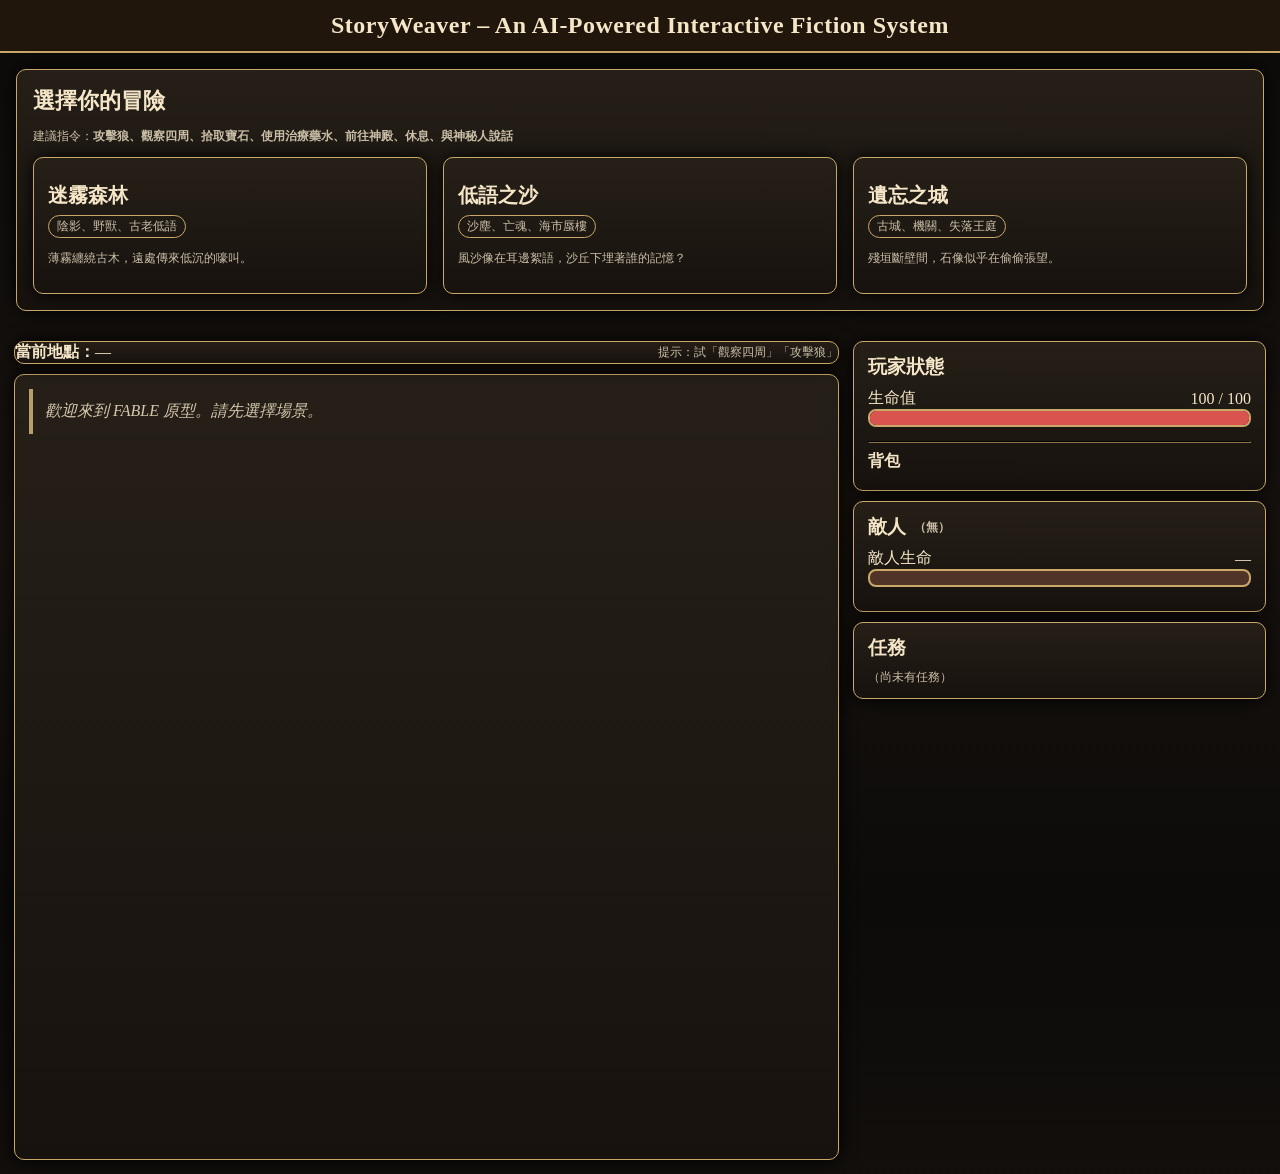
==== commit 493b8d2b: "update title and header to reflect StoryWeaver branding" ====
--- a/useful_info/index.html
+++ b/useful_info/index.html
@@ -3,7 +3,7 @@
 <html lang="zh-Hant">
 <head>
 <meta charset="UTF-8" />
-<title>FABLE — 中文 NLP 冒險（RWD 原型 / 位置修正）</title>
+<title>StoryWeaver – An AI-Powered Interactive Fiction System</title>
 <meta name="viewport" content="width=device-width, initial-scale=1, viewport-fit=cover" />
 <style>
   :root{
@@ -106,7 +106,7 @@
 </style>
 </head>
 <body>
-<header>FABLE — 中文 NLP 文字冒險（RWD 原型 / 位置修正）</header>
+<header>StoryWeaver – An AI-Powered Interactive Fiction System</header>
 
 <!-- =============== Scenario Picker（初始顯示） =============== -->
 <div id="scenario-screen" class="page">
